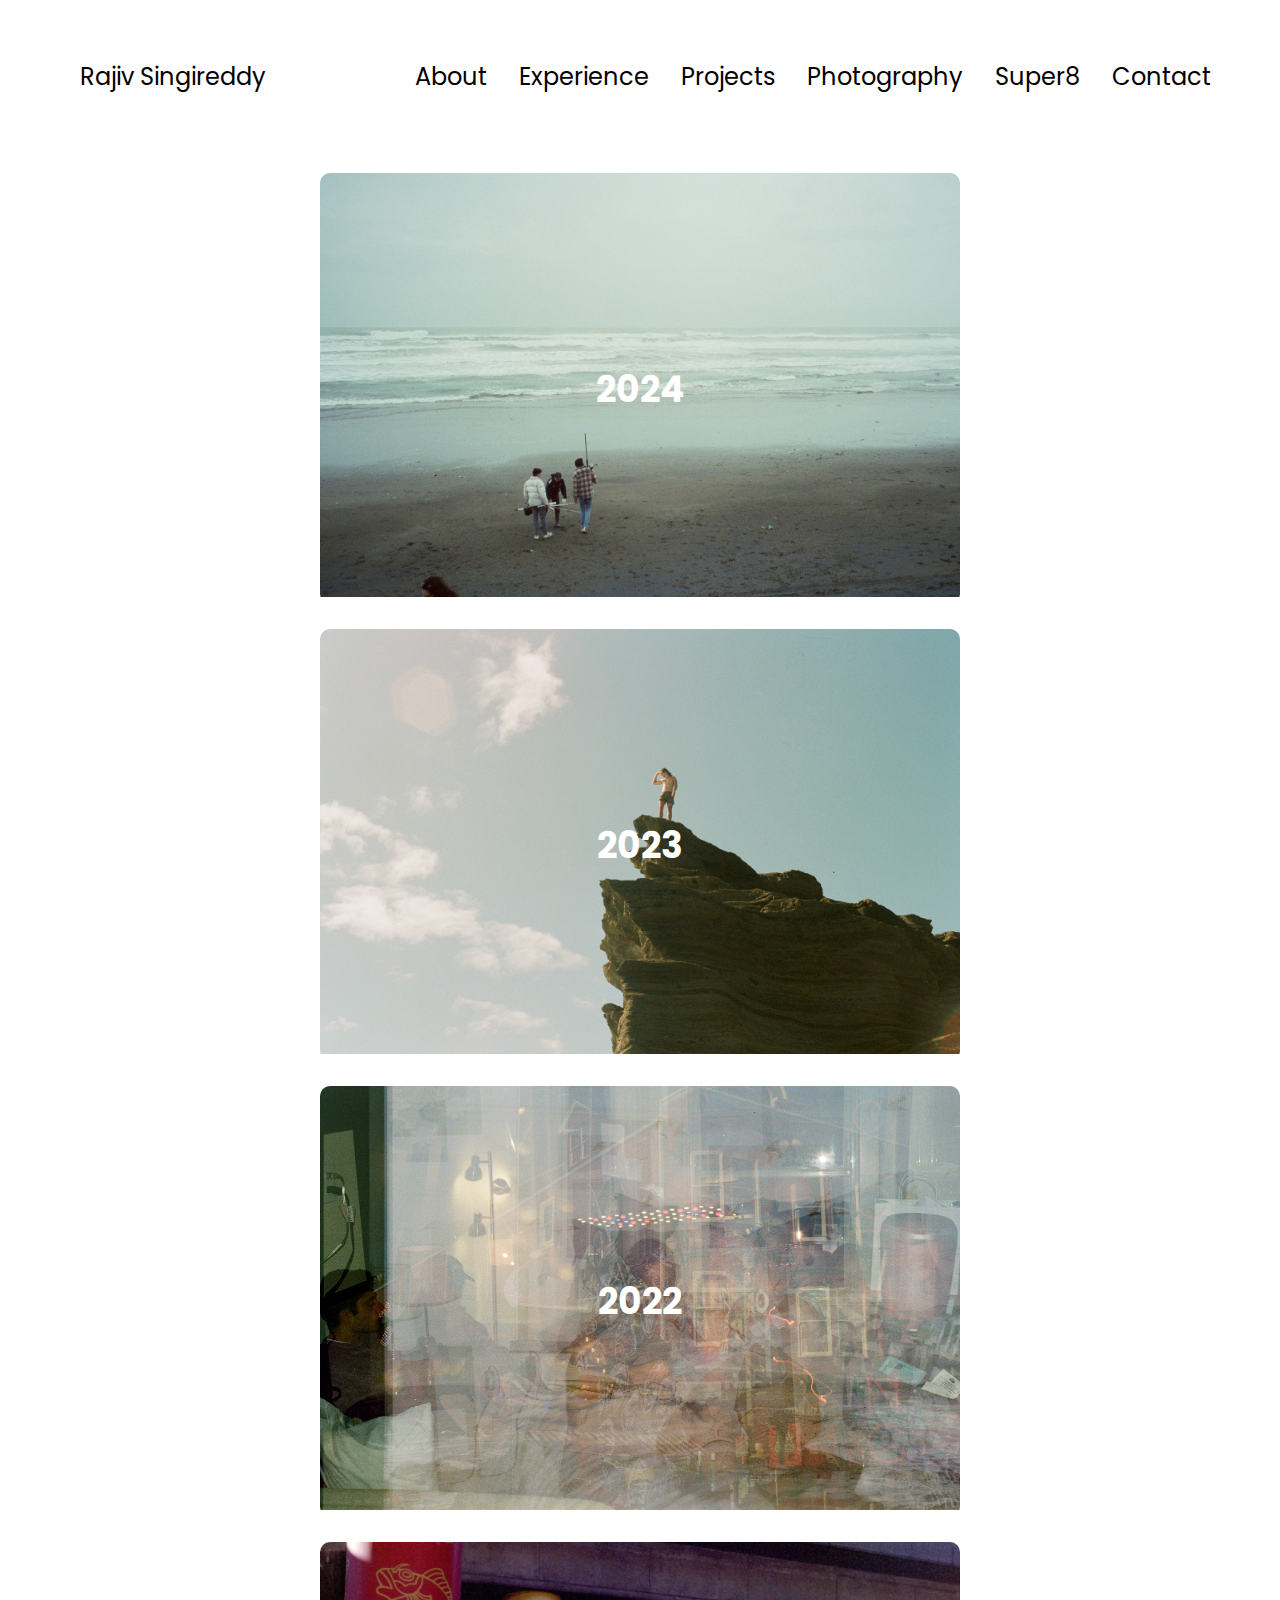
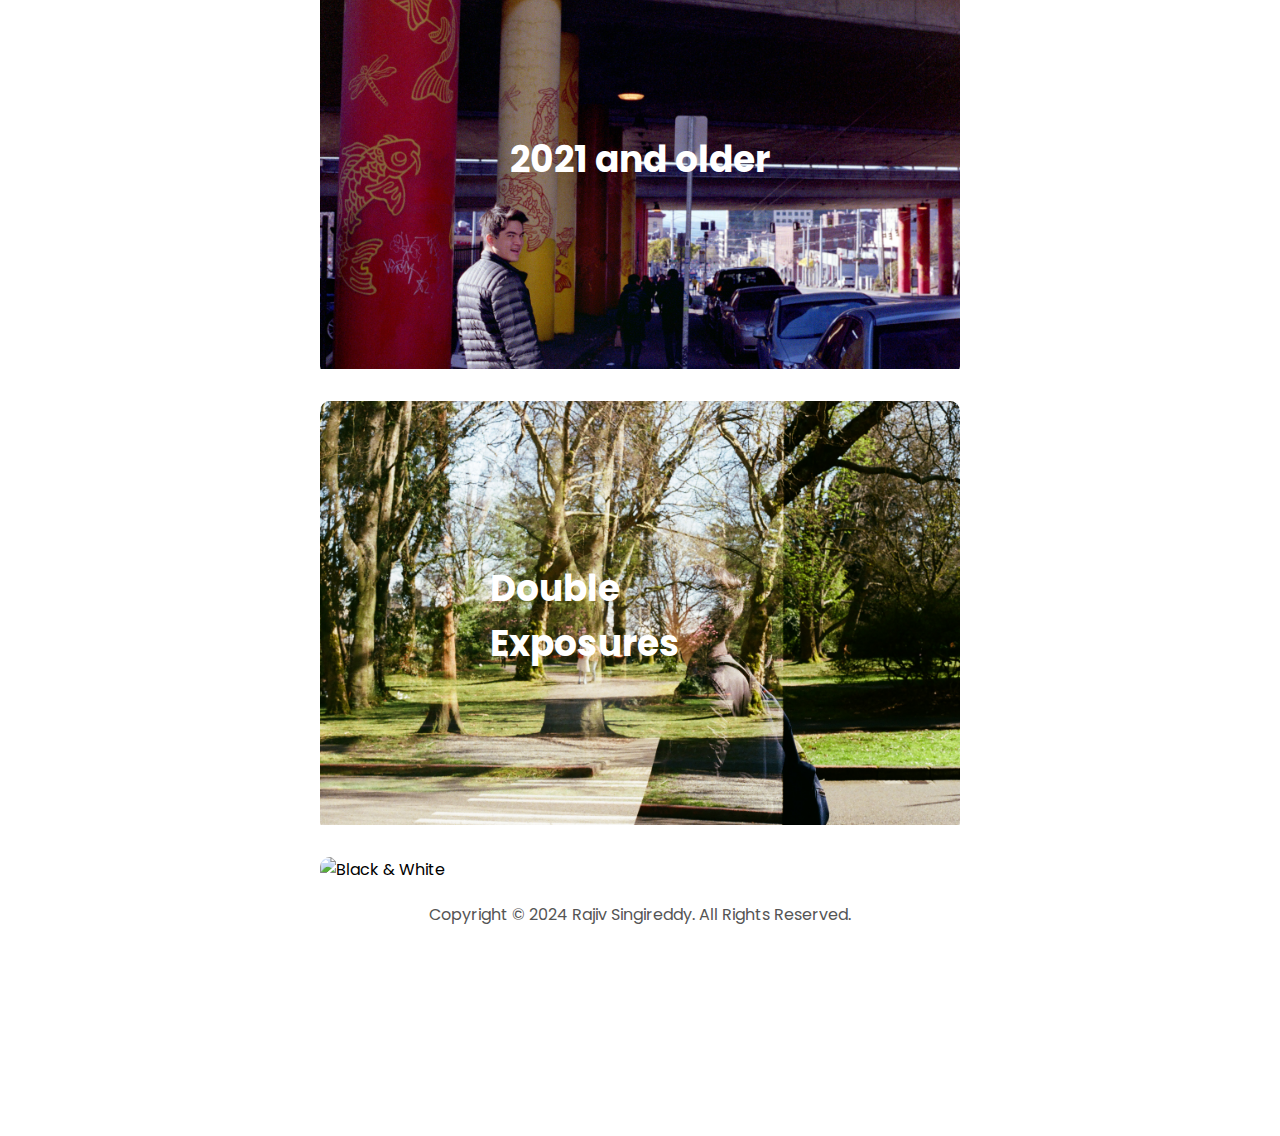
==== photography.html @ 885719a1 "Initial Commit" ====
<!DOCTYPE html>
<html lang="en">
  <head>
    <meta charset="UTF-8" />
    <meta name="viewport" content="width=device-width, initial-scale=1.0" />
    <title>Photo Gallery</title>
    <link rel="stylesheet" href="/assets/css/style.css" />
    <link rel="stylesheet" href="/assets/css/mediaqueries.css" />
  </head>
  <body>
    <nav id="desktop-nav">
      <div class="logo">
        <a href="/">Rajiv Singireddy</a>
      </div>
      <div>
        <ul class="nav-links">
          <li><a href="/#about">About</a></li>
          <li><a href="/#experience">Experience</a></li>
          <li><a href="/#projects">Projects</a></li>
          <li><a href="/photography">Photography</a></li>
          <li><a href="/super8">Super8</a></li>
          <li><a href="/#contact">Contact</a></li>
        </ul>
      </div>
    </nav>
    <nav id="hamburger-nav">
      <div class="logo"><a href="/">Rajiv Singireddy</a></div>
      <div class="hamburger-menu">
        <div class="hamburger-icon" onClick="toggleMenu()">
          <span></span>
          <span></span>
          <span></span>
        </div>
        <div class="menu-links">
          <li><a href="/#about" onClick="toggleMenu()">About</a></li>
          <li><a href="/#experience" onClick="toggleMenu()">Experience</a></li>
          <li><a href="/#projects" onClick="toggleMenu()">Projects</a></li>
          <li><a href="/photography" onClick="toggleMenu()">Photography</a></li>
          <li><a href="/super8" onClick="toggleMenu()">Super8</a></li>
          <li><a href="/#contact" onClick="toggleMenu()">Contact</a></li>
        </div>
      </div>
    </nav>
    <div class="gallery-card">
      <div class="gallery-item">
        <a href="/photography/2024"><img src="/assets/images/film-photos/2024-photos/2024-7.jpg" alt="2024"/></a>
        <div class="centered">
          <a href="/photography/2024"><h1 class="gallary-name" style="color: white">2024</h1></a>
        </div>
      </div>
      <br />
      <div class="gallery-item">
        <a href="/photography/2023"><img src="/assets/images/film-photos/2023-photos/2023-7.jpg" alt="2023"/></a>
        <div class="centered">
          <a href="/photography/2023"><h1 class="gallary-name" style="color: white">2023</h1></a>
        </div>
      </div>
      <br />
      <div class="gallery-item">
        <a href="/photography/2022"><img src="/assets/images/film-photos/2022-photos/2022-1.jpg" alt="2022"/></a>
        <div class="centered">
          <a href="/photography/2022"><h1 class="gallary-name" style="color: white">2022</h1></a>
        </div>
      </div>
      <br />
      <div class="gallery-item">
        <a href="/photography/past-2021"><img src="/assets/images/film-photos/2021-and-past/2019-1.jpg" alt="Past-2021"/></a>
        <div class="centered">
          <a href="/photography/past-2021"><h1 class="gallary-name" style="color: white">2021 and older</h1></a>
        </div>
      </div>
      <br />
      <div class="gallery-item">
        <a href="/photography/double-exposures"><img src="/assets/images/film-photos/Double Exposures/de-2.jpg" alt="Double Exposures"/></a>
        <div class="centered">
          <a href="/photography/double-exposures"><h1 class="gallary-name" style="color: white">Double Exposures</h1></a>
        </div>
      </div>
      <br />
      <div class="gallery-item">
        <a href="/photography/black-and-white"><img src="/assets/images/film-photos/b&w/bw-1.jpg" alt="Black & White"/></a>
        <div class="centered">
          <a href="/photography/black-and-white"><h1 class="gallary-name" style="color: white">Black & White</h1></a>
        </div>
      </div>
    </div>
    <footer>
      <p>Copyright &#169; 2024 Rajiv Singireddy. All Rights Reserved.</p>
    </footer>
    <script src="/assets/js/script.js"></script>
  </body>
</html>
---- assets/css/style.css ----
/* GENERAL */

@import url("https://fonts.googleapis.com/css2?family=Poppins:ital,wght@0,100;0,200;0,300;0,400;0,500;0,600;0,700;0,800;0,900;1,100;1,200;1,300;1,400;1,500;1,600;1,700;1,800;1,900&display=swap");

* {
  margin: 0;
  padding: 0;
}

body {
  font-family: "Poppins", sans-serif;
}

html {
  scroll-behavior: smooth;
}

p {
  color: rgb(85, 85, 85);
}

/* TRANSITION */

a,
.btn {
  transition: all 300ms ease;
}

/* DESKTOP NAV */

nav,
.nav-links {
  display: flex;
}

nav {
  justify-content: space-around;
  align-items: center;
  height: 17vh;
}

.nav-links {
  gap: 2rem;
  list-style: none;
  font-size: 1.5rem;
}

a {
  color: black;
  text-decoration: none;
  text-decoration-color: white;
}

a:hover {
  color: rgb(54 57 102);
  text-decoration: underline;
  text-underline-offset: 1rem;
  text-decoration-color: rgb(54 57 102);
}

.logo {
  font-size: 1.5rem;
  //border: 8px solid;
  padding: 10px;
  //border-image: linear-gradient(45deg, rgb(54 57 102), white) 10;
}

.logo:hover {
  cursor: default;
}
.logo a:hover {
  text-decoration: none;
}

/* HAMBURGER MENU */

#hamburger-nav {
  display: none;
}

.hamburger-menu {
  position: relative;
  display: inline-block;
}

.hamburger-icon {
  display: flex;
  flex-direction: column;
  justify-content: space-between;
  height: 24px;
  width: 30px;
  cursor: pointer;
}

.hamburger-icon span {
  width: 100%;
  height: 2px;
  background-color: black;
  transition: all 0.3 ease-in-out;
}

.menu-links {
  position: absolute;
  top: 100%;
  right: 0%;
  background-color: white;
  width: fit-content;
  max-height: 0;
  overflow: hidden;
  transition: all 0.3 ease-in-out;
  z-index: 5;
}

.menu-links a {
  display: block;
  padding: 10px;
  text-align: center;
  font-size: 1.5rem;
  color: black;
  text-decoration: none;
  transition: all 0.3 ease-in-out;
}

.menu-links li {
  list-style: none;
}

.menu-links.open {
  max-height: 325px;
}

.hamburger-icon.open span:first-child {
  transform: rotate(45deg) translate(10px, 5px);
}

.hamburger-icon.open span:nth-child(2) {
  opacity: 0;
}

.hamburger-icon.open span:last-child {
  transform: rotate(-45deg) translate(10px, -5px);
}

.hamburger-icon span:first-child {
  transform: none;
}
.hamburger-icon span:first-child {
  opacity: 1;
}
.hamburger-icon span:first-child {
  transform: none;
}

/* SECTIONS */
section {
  padding-top: 4vh;
  height: 96vh;
  margin: 0 10rem;
  box-sizing: border-box;
  min-height: fit-content;
}

.section-container {
  display: flex;
}

/* PROFILE SECTION */

#profile {
  display: flex;
  justify-content: center;
  gap: 5rem;
  height: 80vh;
}

.section__pic-container {
  display: flex;
  margin: auto 0;
}

.section__text {
  align-self: center;
  text-align: center;
}

.section__text p {
  font-weight: 600;
}

.section__text__p1 {
  text-align: center;
}

.section__text__p2 {
  font-size: 1.75rem;
  margin-bottom: 1rem;
  color: rgb(54 57 102);
}

.title {
  font-size: 3rem;
  text-align: center;
}

#social-container {
  display: flex;
  justify-content: center;
  margin-top: 1rem;
  gap: 1rem;
}

/* ICON */

.icon {
  cursor: pointer;
  height: 2rem;
}

/* BUTTONS */

.btn-container {
  display: flex;
  justify-content: center;
  gap: 1rem;
}

.btn {
  font-weight: 600;
  transition: all 300ms ease;
  padding: 1rem;
  width: 8rem;
  border-radius: 2rem;
}

.btn-color-1,
.btn-color-2 {
  border: rgb(53, 53, 53) 0.1rem solid;
}

.btn-color-1:hover,
.btn-color-2:hover {
  cursor: pointer;
}

.btn-color-1,
.btn-color-2:hover {
  background: rgb(54 57 102);
  color: white;
}

.btn-color-1:hover {
  background: rgb(0, 0, 0);
}

.btn-color-2 {
  background: none;
}

.btn-color-2:hover {
  border: rgb(255, 255, 255) 0.1rem solid;
}

.btn-container {
  gap: 1rem;
}

/* ABOUT SECTION */

#about {
  position: relative;
}

.about-containers {
  gap: 2rem;
  margin-bottom: 2rem;
  margin-top: 2rem;
}

.about-details-container {
  justify-content: center;
  flex-direction: column;
}

.about-containers,
.about-details-container {
  display: flex;
}

.about-pic {
  border-radius: 2rem;
}

.arrow {
  position: absolute;
  right: -5rem;
  bottom: 2.5rem;
}

.details-container {
  padding: 1.5rem;
  flex: 1;
  background: white;
  border-radius: 2rem;
  border: rgb(53, 53, 53) 0.1rem solid;
  border-color: rgb(163, 163, 163);
  text-align: center;
}

.section-container {
  gap: 4rem;
  height: 80%;
}

.section__pic-container {
  height: 400px;
  width: 400px;
  margin: auto 0;
}

/* EXPERIENCE SECTION */

#experience {
  position: relative;
}

.experience-sub-title {
  color: rgb(85, 85, 85);
  font-weight: 600;
  font-size: 1.75rem;
  margin-bottom: 2rem;
}

.experience-details-container {
  display: flex;
  justify-content: center;
  flex-direction: column;
}

.article-container {
  display: flex;
  text-align: initial;
  flex-wrap: wrap;
  flex-direction: row;
  gap: 2.5rem;
  justify-content: space-around;
}

article {
  display: flex;
  width: 10rem;
  justify-content: space-around;
  gap: 0.5rem;
}

article .icon {
  cursor: default;
}

/* PROJECTS SECTION */

#projects {
  position: relative;
}

.color-container {
  border-color: rgb(163, 163, 163);
  background: rgb(250, 250, 250);
}

.project-img {
  border-radius: 2rem;
  width: 90%;
  height: 90%;
}

.project-title {
  margin: 1rem;
  color: black;
}

.project-btn {
  color: black;
  border-color: rgb(163, 163, 163);
}

/* CONTACT */

#contact {
  display: flex;
  justify-content: center;
  flex-direction: column;
  height: 70vh;
}

.contact-info-upper-container {
  display: flex;
  justify-content: center;
  border-radius: 2rem;
  border: rgb(53, 53, 53) 0.1rem solid;
  border-color: rgb(163, 163, 163);
  background: (250, 250, 250);
  margin: 2rem auto;
  padding: 0.5rem;
}

.contact-info-container {
  display: flex;
  align-items: center;
  justify-content: center;
  gap: 0.5rem;
  margin: 1rem;
}

.contact-info-container p {
  font-size: larger;
}

.contact-icon {
  cursor: default;
}

.email-icon {
  height: 2.5rem;
}

/* FOOTER SECTION */

footer {
  height: 26vh;
  margin: 0 1rem;
}

footer p {
  text-align: center;
}

/* GALLERY */
.gallery-card {
  margin: 0 auto; /* Center horizontally */
  width: 50%;
  gap: 20px;
  padding: 20px;
}

.centered {
  position: absolute;
  top: 50%;
  left: 50%;
  transform: translate(-50%, -50%); /* Center horizontally and vertically */
  padding: 10px; /* Optional: Add padding for better appearance */
  font-size: 18px; /* Set font size for desktop */
}
.gallery {
  display: grid;
  grid-template-columns: repeat(auto-fit, minmax(500px, 1fr));
  gap: 20px;
  padding: 20px;
}
.gallery-item {
  position: relative;
  overflow: hidden;
  border-radius: 10px;
}
.gallery-item img {
  width: 100%;
  height: 100%;
  object-fit: cover;
  transition: transform 0.3s ease;
}
.gallery-item:hover img {
  transform: scale(1.1);
}

/* MODAL STYLES */
.modal {
  display: none;
  position: fixed;
  z-index: 1000;
  top: 0;
  left: 0;
  width: 100%;
  height: 100%;
  background-color: rgba(0, 0, 0, 0.9);
  overflow: auto;
}

.modal-content {
  position: absolute;
  top: 50%;
  left: 50%;
  transform: translate(-50%, -50%);
  max-width: 80%;
  max-height: 80%;
}

.modal-text {
  position: absolute;
  bottom: 30px;
  left: 50%;
  transform: translateX(-50%);
  color: white;
  text-align: center;
}

.close {
  position: absolute;
  top: 15px;
  right: 15px;
  color: white;
  font-size: 24px;
  cursor: pointer;
}

.close:hover {
  color: #bbb;
}

/* SUPER8 */
iframe {
    width: 100%; /* Set iframe width to 100% for mobile */
    max-width: 960px; /* Set maximum width for larger screens */
    height: calc(100vw / 16 * 9); /* Maintain 16:9 aspect ratio */
    max-height: 540px;
    display: block;
    margin: 0 auto; /* Center iframe horizontally */
}
---- assets/css/mediaqueries.css ----
@media screen and (max-width: 1400px) {
    #profile {
      height: 83vh;
      margin-bottom: 6rem;
    }
    .about-containers {
      flex-wrap: wrap;
    }
    #contact,
    #projects {
      height: fit-content;
    }
  }
  
  @media screen and (max-width: 1200px) {
    #desktop-nav {
      display: none;
    }
    #hamburger-nav {
      display: flex;
    }
    #experience,
    .experience-details-container {
      margin-top: 2rem;
    }
    #profile,
    .section-container {
      display: block;
    }
    .arrow {
      display: none;
    }
    section,
    .section-container {
      height: fit-content;
    }
    section {
      margin: 0 5%;
    }
    .section__pic-container {
      width: 275px;
      height: 275px;
      margin: 0 auto 2rem;
    }
    .about-containers {
      margin-top: 0;
    }
    .modal-text {
      bottom: 20%;
    }
  }

  @media screen and (max-width: 768px) {
    #contact,
    footer {
      height: 40vh;
    }
    #profile {
      height: 83vh;
      margin-bottom: 0;
    }
    article {
      font-size: 1rem;
    }
    footer nav {
      height: fit-content;
      margin-bottom: 2rem;
    }
    .about-containers,
    .contact-info-upper-container,
    .btn-container {
      flex-wrap: wrap;
    }
    .contact-info-container {
      margin: 0;
    }
    .contact-info-container p,
    .nav-links li a {
      font-size: 1rem;
    }
    .experience-sub-title {
      font-size: 1.25rem;
    }
    .logo {
      font-size: 1rem;
    }
    .nav-links {
      flex-direction: column;
      gap: 0.5rem;
      text-align: center;
    }
    .section__pic-container {
      width: auto;
      height: 46vw;
      justify-content: center;
    }
    .section__text__p2 {
      font-size: 1.25rem;
    }
    .title {
      font-size: 2rem;
    }
    .text-container {
      text-align: justify;
    }

    /* Hamburger Menu CSS */
    .hamburger-menu {
      padding: 20px;
    }
  
    .menu-links {
      list-style: none;
      padding: 0;
    }
  
    .menu-links li {
      margin-bottom: 20px;
    }
  
    .menu-links li a {
      color: #000000;
      text-decoration: none;
      font-size: 18px;
    }
  
    .menu-links li a:hover {
      color: #555555;
    }
    
    /* Gallary CSS */
    .gallery-card {
      width: 80%; /* Adjust width for smaller screens */
    }
    
    .centered {
      top: 50%; /* Adjust top position for smaller screens */
      left: 50%; /* Keep the horizontal centering */
      transform: translateX(-50%,-50%); /* Only center horizontally */
      font-size: 14px; /* Adjust font size for smaller screens */
      padding: 8px; /* Adjust padding for smaller screens */
    }

    .gallery {
      grid-template-columns: repeat(auto-fit, minmax(300px, 1fr)); /* Adjust column width for smaller screens */
      gap: 5px; /* Reduce gap between gallery items for smaller screens */
      padding: 5px; /* Reduce padding for smaller screens */
    }
    /* Modal CSS */
    .modal-content {
      max-width: 95%; /* Adjust maximum width for smaller screens */
      max-height: 95%; /* Adjust maximum height for smaller screens */
    }
    .modal-text {
      bottom: 30%;
    }
    .close {
      top: 5px; /* Adjust top position for smaller screens */
      right: 5px; /* Adjust right position for smaller screens */
    }
  }


/* @media screen and (max-width: 600px) {
    #contact,
    footer {
      height: 40vh;
    }
    #profile {
      height: 83vh;
      margin-bottom: 0;
    }
    article {
      font-size: 1rem;
    }
    footer nav {
      height: fit-content;
      margin-bottom: 2rem;
    }
    .about-containers,
    .contact-info-upper-container,
    .btn-container {
      flex-wrap: wrap;
    }
    .contact-info-container {
      margin: 0;
    }
    .contact-info-container p,
    .nav-links li a {
      font-size: 1rem;
    }
    .experience-sub-title {
      font-size: 1.25rem;
    }
    .logo {
      font-size: 1.5rem;
    }
    .nav-links {
      flex-direction: column;
      gap: 0.5rem;
      text-align: center;
    }
    .section__pic-container {
      width: auto;
      height: 46vw;
      justify-content: center;
    }
    .section__text__p2 {
      font-size: 1.25rem;
    }
    .title {
      font-size: 2rem;
    }
    .text-container {
      text-align: justify;
    }
  } */
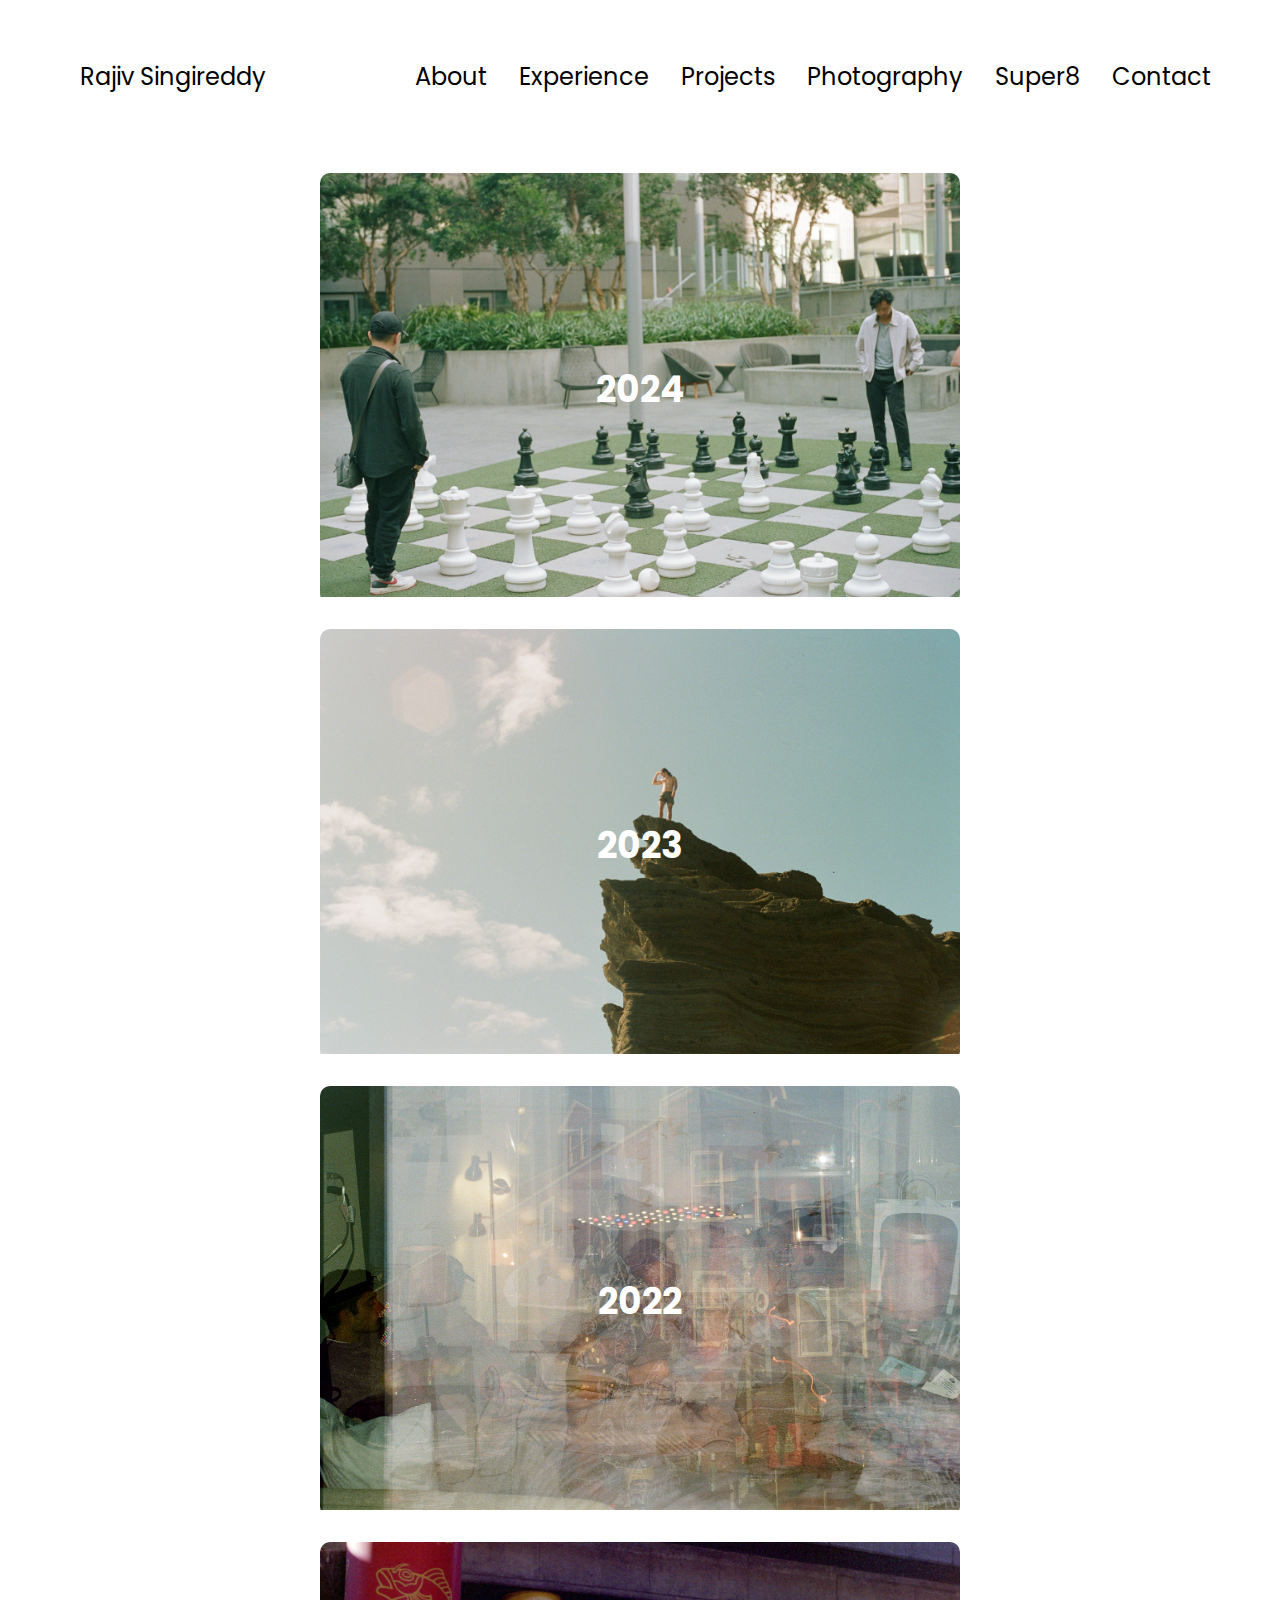
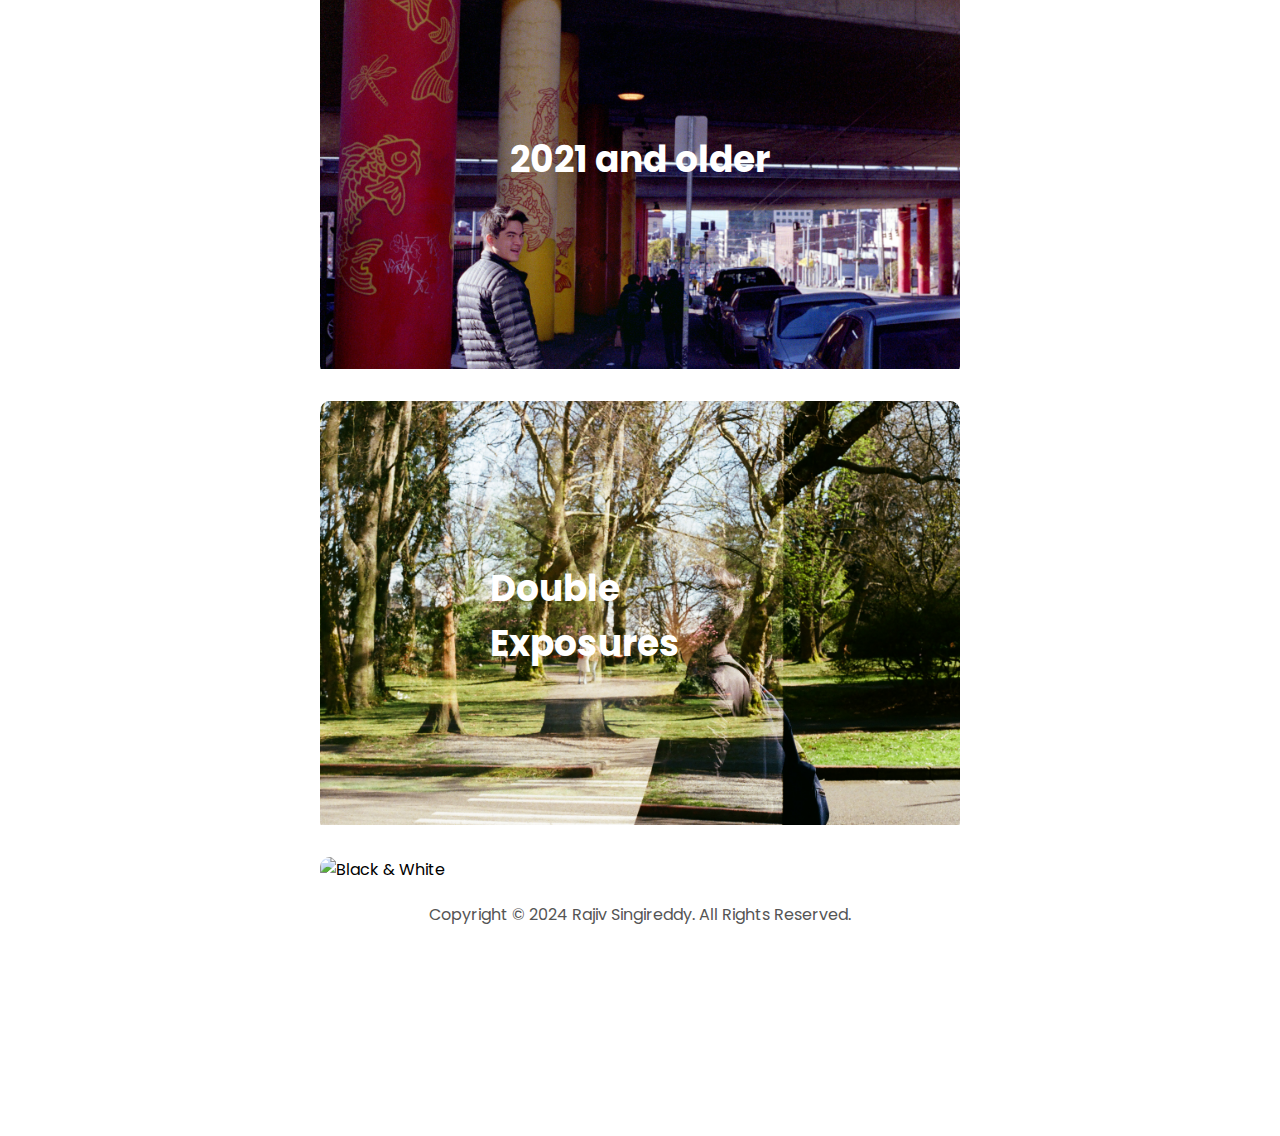
==== commit 642bc708: "Photo-reorg: Photo reorg and captions" ====
--- a/photography.html
+++ b/photography.html
@@ -43,7 +43,7 @@
     </nav>
     <div class="gallery-card">
       <div class="gallery-item">
-        <a href="/photography/2024"><img src="/assets/images/film-photos/2024-photos/2024-7.jpg" alt="2024"/></a>
+        <a href="/photography/2024"><img src="/assets/images/film-photos/2024-photos/2024-1.jpg" alt="2024"/></a>
         <div class="centered">
           <a href="/photography/2024"><h1 class="gallary-name" style="color: white">2024</h1></a>
         </div>
